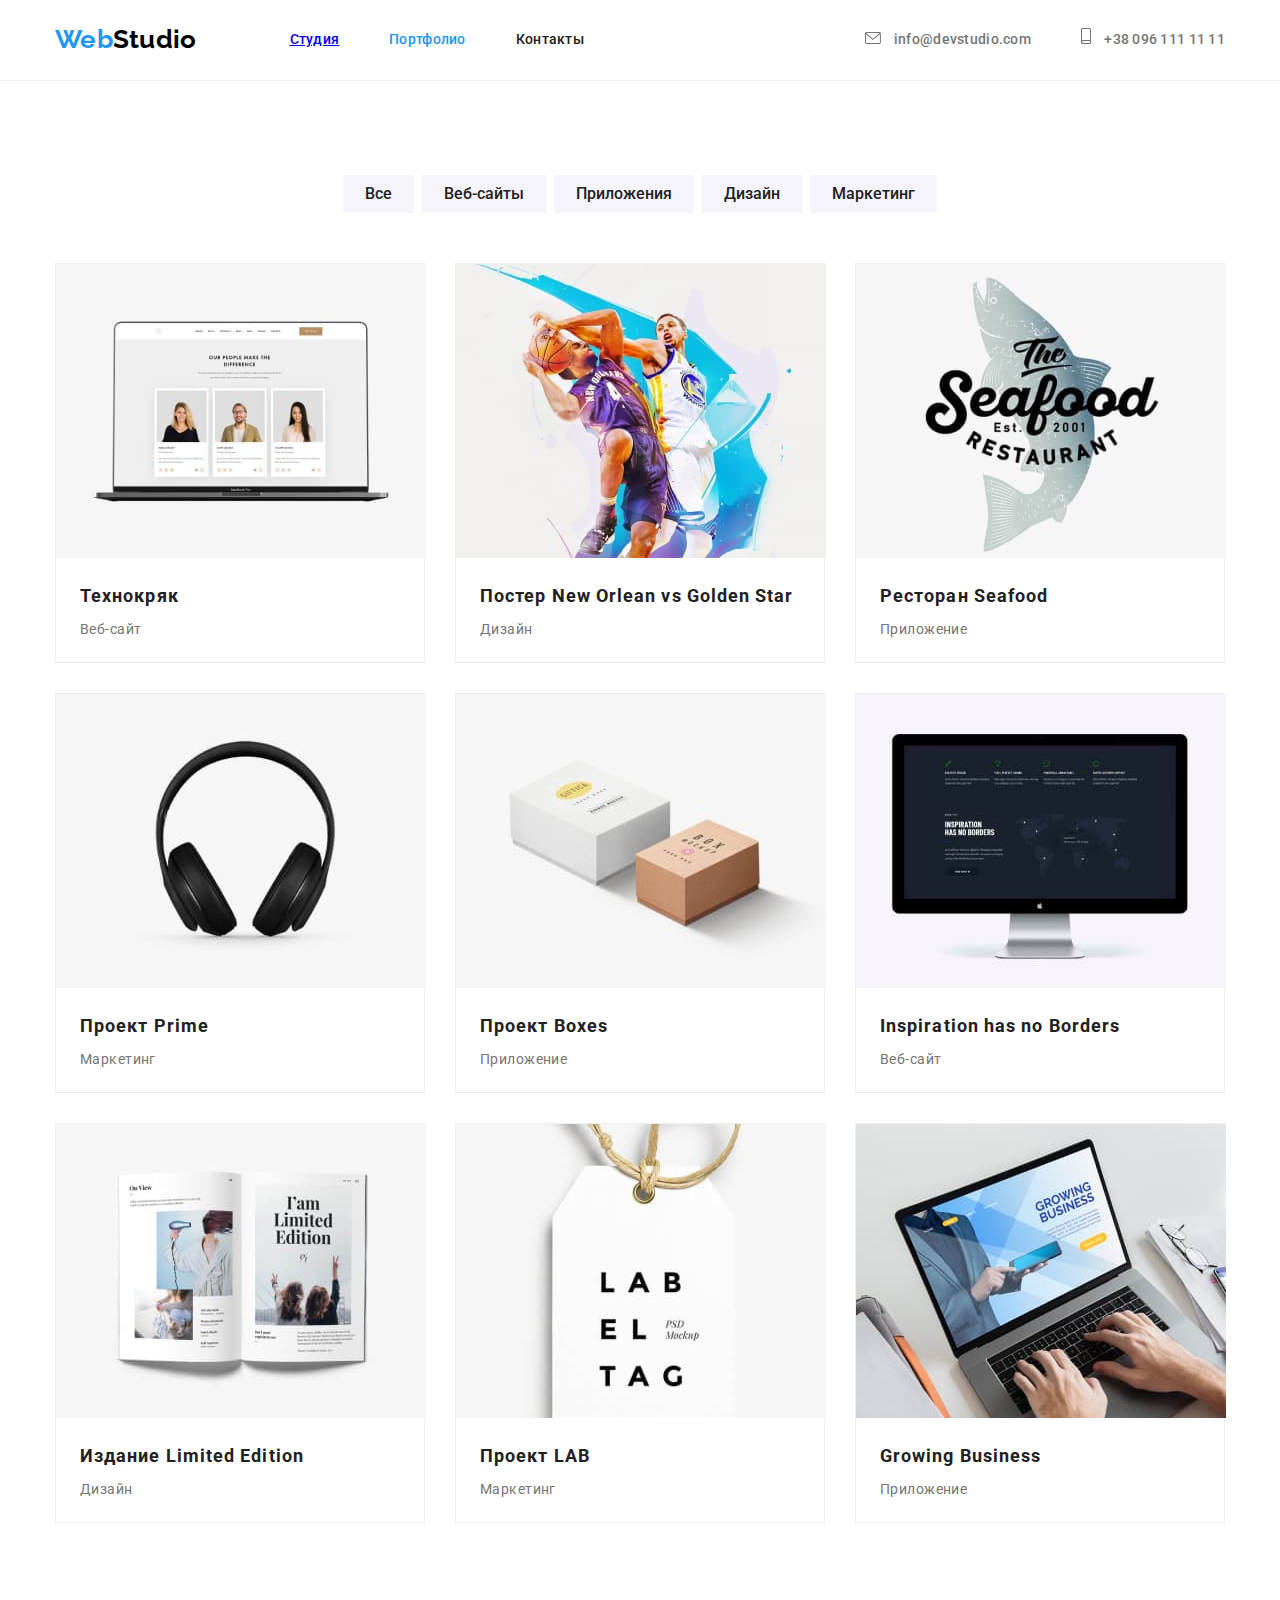
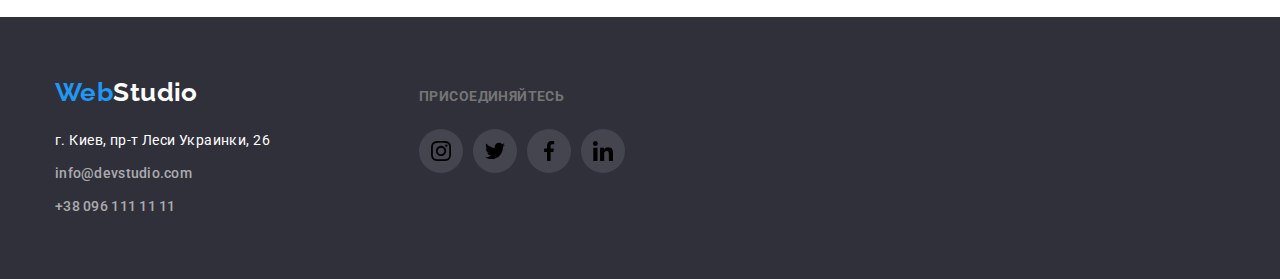
==== portfolio.html @ ae2c6704 "changes" ====
<!DOCTYPE html>
<html lang="ru">
  <head>
    <meta charset="UTF-8" />
    <meta http-equiv="X-UA-Compatible" content="IE=edge" />
    <meta name="viewport" content="width=device-width, initial-scale=1.0" />
    <title>Document</title>
    <link rel="preconnect" href="https://fonts.googleapis.com" />
    <link rel="preconnect" href="https://fonts.gstatic.com" crossorigin />
    <link
      href="https://fonts.googleapis.com/css2?family=Raleway:wght@700&family=Roboto:wght@400;500;700;900&display=swap"
      rel="stylesheet"
    />
    <link
      rel="stylesheet"
      href="https://cdnjs.cloudflare.com/ajax/libs/modern-normalize/1.1.0/modern-normalize.min.css"
    />
    <link rel="stylesheet" href="./css/styles.css" />
  </head>
  <body class="page">
    <header class="header">
      <div class="container header-container">
        <nav class="site-nav">
          <a href="./index.html" class="logo-black">
            <span class="logo">Web</span>Studio
          </a>
          <ul class="site-nav-list list">
            <li class="site-nav-item">
              <a href="./index.html" class="site-nav-link-">Студия</a>
            </li>
            <li class="site-nav-item">
              <a href="./portfolio.html" class="site-nav-link-current">
                Портфолио</a
              >
            </li>
            <li class="site-nav-item">
              <a href="./index.html" class="site-nav-link"> Контакты</a>
            </li>
          </ul>
        </nav>
        <ul class="contacts-list list">
          <li class="contacts-item">
            <a href="malito:info@devstudio.com" class="contacts-link">
              <svg class="contacts-icon" width="16" height="12">
                <use href="./images/sprite.svg#icon-envelope-hover"></use>
              </svg>
              info@devstudio.com
            </a>
          </li>
          <li class="contacts-item">
            <a href="tel:+380961111111" class="contacts-link"
              ><svg class="contacts-icon" width="10" height="16">
                <use href="./images/sprite.svg#icon-smartphone"></use>
              </svg>
              +38 096 111 11 11</a
            >
          </li>
        </ul>
      </div>
    </header>

    <main>
      <section class="section">
        <div class="container">
          <h1 class="visually-hidden">Фильтры</h1>
          <ul class="filters-list list">
            <li class="filters-item">
              <button type="button" class="filters-button">Все</button>
            </li>
            <li class="filters-item">
              <button type="button" class="filters-button">Веб-сайты</button>
            </li>
            <li class="filters-item">
              <button type="button" class="filters-button">Приложения</button>
            </li>
            <li class="filters-item">
              <button type="button" class="filters-button">Дизайн</button>
            </li>
            <li class="filters-item">
              <button type="button" class="filters-button">Маркетинг</button>
            </li>
          </ul>

          <ul class="activity list">
            <li class="activity-item">
              <img
                src="./images/photo11.jpg"
                width="370"
                alt="Созданий веб-сайтов"
              />
              <div class="activity-item-bottom">
                <h2 class="activity-title">Технокряк</h2>
                <p>Веб-сайт</p>
              </div>
            </li>
            <li class="activity-item">
              <img
                src="./images/photo12.jpg"
                width="370"
                alt="Два баскетболиста борятся за мяч"
              />
              <div class="activity-item-bottom">
                <h2 class="activity-title">Постер New Orlean vs Golden Star</h2>
                <p>Дизайн</p>
              </div>
            </li>
            <li class="activity-item">
              <img
                src="./images/photo13.jpg"
                width="370"
                alt="Рыбный ресторан"
              />
              <div class="activity-item-bottom">
                <h2 class="activity-title">Ресторан Seafood</h2>
                <p>Приложение</p>
              </div>
            </li>
            <li class="activity-item">
              <img src="./images/photo14.jpg" width="370" alt="Наушники" />
              <div class="activity-item-bottom">
                <h2 class="activity-title">Проект Prime</h2>
                <p>Маркетинг</p>
              </div>
            </li>
            <li class="activity-item">
              <img src="./images/photo15.jpg" width="370" alt="Две коробки" />
              <div class="activity-item-bottom">
                <h2 class="activity-title">Проект Boxes</h2>
                <p>Приложение</p>
              </div>
            </li>
            <li class="activity-item">
              <img
                src="./images/photo16.jpg"
                width="370"
                alt="Оформление стилистически веб-сайта"
              />
              <div class="activity-item-bottom">
                <h2 class="activity-title">Inspiration has no Borders</h2>
                <p>Веб-сайт</p>
              </div>
            </li>
            <li class="activity-item">
              <img
                src="./images/photo17.jpg"
                width="370"
                alt="Открытая книга"
              />
              <div class="activity-item-bottom">
                <h2 class="activity-title">Издание Limited Edition</h2>
                <p>Дизайн</p>
              </div>
            </li>
            <li class="activity-item">
              <img src="./images/photo18.jpg" width="370" alt="Белый ярлык" />
              <div class="activity-item-bottom">
                <h2 class="activity-title">Проект LAB</h2>
                <p>Маркетинг</p>
              </div>
            </li>
            <li class="activity-item">
              <img
                src="./images/photo19.jpg"
                width="370"
                alt="Открытое приложение на ноутбуке"
              />
              <div class="activity-item-bottom">
                <h2 class="activity-title">Growing Business</h2>
                <p>Приложение</p>
              </div>
            </li>
          </ul>
        </div>
      </section>
    </main>

     <footer class="footer">
      <div class="container footer-container">
        <div class="logo-address">
        <a href="./index.html" class="logo-white">
          <span class="logo-footer">Web</span>Studio
        </a>
        <address class="footer-address">
          <ul class="footer-list list">
            <li class="footer-item">г. Киев, пр-т Леси Украинки, 26</li>
            <li class="footer-item">
              <a class="footer-link" href="malito:info@devstudio.com"
                >info@devstudio.com
              </a>
            </li>
            <li class="footer-item">
              <a class="footer-link" href="tel:+380961111111"
                >+38 096 111 11 11</a
              >
            </li>
          </ul>
          </section>
          </div>
          <section class="flex-box">
        </address>
           <div class="join">
          <h2 class="join-title">Присоединяйтесь</h2>
          <ul class="join-list list">
            <li class="join-list-item">
              <a href="" class="join-link">
                <svg class="footer-icon-svg" width="20" height="20">
                  <use href="./images/sprite.svg#icon-instagram" class="svg-item"></use>
                </svg>
              </a>
            </li>
            <li class="join-list-item">
              <a href="" class="join-link">
                <svg class="footer-icon-svg" width="20" height="20">
                  <use href="./images/sprite.svg#icon-twitter" class="svg-item"></use>
                </svg>
              </a>
            </li>
            <li class="join-list-item">
              <a href="" class="join-link">
                <svg class="footer-icon-svg" width="20" height="20">
                  <use href="./images/sprite.svg#icon-facebook" class="svg-item"></use>
                </svg>
              </a>
            </li>
            <li class="join-list-item">
              <a href="" class="join-link">
                <svg class="footer-icon-svg" width="20" height="20">
                  <use href="./images/sprite.svg#icon-linkedin" class="svg-item"></use>
                </svg>
              </a>
            </li>
          </ul>
        </div>
        </section>
      </div>
      </footer>
  </body>
</html>
---- css/styles.css ----
:root {
  --primary-text-color: #757575;
  --title-text-color: #212121;
  --accent-color: #2196f3;
  --white-text-color: #ffffff;
  --black-bg-color: #2f303a;
  --button-grey-color: #f5f4fa;
  --logo-black: #000000;
  --primary-gap: 30px;
  --soc-logo-color: #afb1b8;
}

body {
  color: var(--primary-text-color);
  background: var(--white-text-color);
  font-family: Roboto, sans-serif;
  letter-spacing: 0.03em;
  font-size: 14px;
  line-height: 1.71;
}

.container {
  width: 1200px;
  padding-left: 15px;
  padding-right: 15px;
  margin: 0 auto;
}

p,
h1,
h2,
h3,
h4,
h5,
h6 {
  margin: 0;
}

img {
  min-width: 100%;
  display: block;
}

* {
  box-sizing: border-box;
}

.section {
  padding-top: 94px;
  padding-bottom: 94px;
}

.list {
  padding: 0;
  margin: 0;
  list-style: none;
}

.visually-hidden {
  position: absolute;
  width: 1px;
  height: 1px;
  margin: -1px;
  padding: 0;
  overflow: hidden;
  border: 0;
  clip: rect(0 0 0 0);
}

.header {
  border-bottom: 1px solid #eeeeee;
}

.header-container {
  display: flex;
  align-items: center;
}

/* SITE NAVIGATION */

.header-contacts {
  margin-left: auto;
}

.contacts-list {
  display: flex;
}
.site-nav-list {
  display: flex;
  align-items: center;
}
.site-nav {
  color: var(--title-text-color);
  font-weight: 500;
  font-size: 14px;
  line-height: 1.14;
  text-decoration: none;
  letter-spacing: 0.02em;
  display: flex;
}

.site-nav-item:not(:last-child) {
  margin-right: 50px;
}

.site-nav-link {
  display: block;
  color: var(--title-text-color);
  font-weight: 500;
  font-size: 14px;
  line-height: 1.14;
  text-decoration: none;
}

.site-nav-link:hover,
.site-nav-link:focus {
  color: var(--accent-color);
}

.site-nav-link-current {
  display: block;
  color: var(--accent-color);
  text-decoration: none;
}

.contacts-list {
  margin-left: auto;
}

.contacts-item:not(:last-child) {
  margin-right: 50px;
}

/* LOGO */

.logo {
  margin: auto 0;
  padding-top: 24px;
  padding-bottom: 25px;
  color: var(--accent-color);
  font-family: Raleway, sans-serif;
  font-weight: 700;
  font-size: 26px;
  line-height: 1.2;
  text-decoration: none;
}

.logo-footer {
  margin: auto 0;
  color: var(--accent-color);
  font-family: Raleway, sans-serif;
  font-weight: 700;
  font-size: 26px;
  line-height: 1.2;
  text-decoration: none;
  margin-bottom: 20px;
}

.logo-black {
  margin: auto 0;
  padding-top: 24px;
  padding-bottom: 25px;
  color: var(--logo-black);
  font-family: Raleway, sans-serif;
  font-weight: 700;
  font-size: 26px;
  line-height: 1.19;
  text-decoration: none;
  margin-right: 93px;
}
.logo-white {
  margin: auto 0;
  color: var(--white-text-color);
  font-family: Raleway, sans-serif;
  font-weight: 700;
  font-size: 26px;
  line-height: 1.19;
  text-decoration: none;
  margin-bottom: 20px;
}

/* HERO */

.hero {
  text-align: center;
}
.hero-title {
  margin: 0 auto;
  color: var(--white-text-color);
  font-weight: 900;
  font-size: 44px;
  line-height: 1.36;
  text-align: center;
  text-transform: uppercase;
  letter-spacing: 0.06em;
  margin-bottom: 30px;
  max-width: 696px;
}

.hero-button {
  padding: 10px 32px 10px 32px;
  border-radius: 4px;
  font-weight: 700;
  font-size: 16px;
  line-height: 1.87;
  background-color: var(--accent-color);
  color: var(--white-text-color);
  border: none;
  text-decoration: none;
  text-align: center;
}
.hero-button:hover,
.hero-button:focus {
  cursor: pointer;
}

.hero-container {
  flex-grow: 1;
  max-width: 1600px;
  height: 600px;
  margin-left: auto;
  margin-right: auto;
  background-image: linear-gradient(
      rgba(47, 48, 58, 0.4),
      rgba(47, 48, 58, 0.4)
    ),
    url(../images/overlay.jpg);
  background-repeat: no-repeat;
  background-position: center;
  background-size: cover;
  padding-bottom: 200px;
  padding-top: 200px;
}

/* FEATURES */

.features-title {
  margin-top: 0;
  margin-bottom: 10px;
  color: var(--title-text-color);
  font-weight: 700;
  font-size: 14px;
  line-height: 1.14;
  margin-top: 30px;
}

.features-list {
  display: flex;
}

.features-item {
  width: 270px;
  margin-right: 30px;
}

.features-item:last-child {
  margin-right: 0;
}

.features-item::before {
  display: block;
  content: '';
  height: 120px;
  background-repeat: no-repeat;
  background-position: center;
  background-color: var(--button-grey-color);
}

.icon-antenna::before {
  background-image: url('../images/antenna\ 1.svg');
}

.icon-vector::before {
  background-image: url('../images/clock\ 1.svg');
}

.icon-diagram::before {
  background-image: url('../images/diagram\ 1.svg');
}

.icon-astronaut::before {
  background-image: url('../images/astronaut\ 1.svg');
}

/* FILTERS AND ACTIVITY */

.filters-item:not(:last-child) {
  margin-right: 8px;
}
.filters-list {
  display: flex;
  justify-content: center;
  margin-bottom: 50px;
}

.filters-button {
  border: none;
  padding: 6px 22px 6px 22px;
  font-weight: 500;
  font-size: 16px;
  line-height: 26px;
  background-color: var(--button-grey-color);
  color: var(--title-text-color);
}
.filters-button:hover,
.filters-button:focus {
  background-color: var(--accent-color);
  color: var(--white-text-color);
  cursor: pointer;
}

.activity-title {
  color: var(--title-text-color);
  font-size: 18px;
  line-height: 2;
  letter-spacing: 0.06em;
  margin-bottom: 4px;
}

.activity {
  display: flex;
  flex-wrap: wrap;
  margin-left: calc(-1 * var(--primary-gap));
  margin-top: calc(-1 * var(--primary-gap));
}
.activity-item {
  border: 1px solid #eeeeee;
  width: 370px;
  flex-basis: calc(100% / 3 - 30px);
  margin-left: var(--primary-gap);
  margin-top: var(--primary-gap);
}

.activity-item-bottom {
  padding: 20px 24px 20px 24px;
}

/* WORK AND TEAM */

.work {
  padding-top: 0;
}

.work-title,
.team-title {
  margin-bottom: 50px;
  color: var(--title-text-color);
  font-weight: 700;
  font-size: 36px;
  line-height: 1.16;
  text-align: center;
}

.work-list {
  flex-wrap: wrap;
  margin-left: calc(-1 * var(--primary-gap));
  display: flex;
}

.work-item {
  flex-basis: calc(100% / 3 -30px);
  margin-left: var(--primary-gap);
}

.work-item:last-child {
  margin-right: 0;
}

.team {
  background-color: var(--button-grey-color);
}

.team-list {
  display: flex;
  flex-wrap: wrap;
  margin-left: calc(-1 * var(--primary-gap));
}

.team-item {
  background: #ffffff;
  flex-basis: calc(100% / 4 -30px);
  margin-left: var(--primary-gap);
  box-shadow: 0px 1px 3px rgba(0, 0, 0, 0.12), 0px 1px 1px rgba(0, 0, 0, 0.14),
    0px 2px 1px rgba(0, 0, 0, 0.2);
  border-radius: 0px 0px 4px 4px;
}

.team-heading {
  color: var(--title-text-color);
  font-weight: 500;
  font-size: 16px;
  line-height: 1.18;
  text-align: center;
  margin-bottom: 10px;
}

.team-text {
  font-size: 16px;
  line-height: 1.18;
  text-align: center;
  margin-bottom: 16px;
}

.team-item-bottom {
  padding-top: 30px;
  padding-bottom: 30px;
  background-color: var(--white-text-color);
}

.team-soc-item {
  width: 44px;
  height: 44px;
}
.social-link {
  display: flex;
  width: 100%;
  height: 100%;
  border-radius: 22px;
  display: flex;
  color: var(--white-text-color);
  align-items: center;
  justify-content: center;
  background-color: var(--white-text-color);
}

.social-link:focus,
.social-link:hover {
  background-color: var(--accent-color);
  color: var(--white-text-color);
}

.team-soc-list {
  display: flex;
  justify-content: center;
}

.team-soc-item + .team-soc-item {
  margin-left: 10px;
}

.social-icon {
  width: 20px;
  height: 20px;
  fill: var(--soc-logo-color);
}

/* CLIENTS */

.clients-title {
  margin-bottom: 50px;
  text-align: center;
}

.clients-list {
  flex-wrap: wrap;
  display: flex;
  margin: 0;
  padding: 0;
}
.clients-blok {
  margin-right: 30px;
}

.clients-blok:last-child {
  margin-right: 0;
}

.clients-svg {
  width: 106px;
  height: 60px;
  fill: var(--soc-logo-color);
  color: var(--soc-logo-color);
}

.clients-svg-item:focus,
.clients-svg-item:hover {
  fill: var(--accent-color);
  color: var(--soc-logo-color);
}

.clients-link {
  display: flex;
  width: 170px;
  height: 92px;
  border: 1px solid var(--soc-logo-color);
  border-radius: 4px;
  align-items: center;
  justify-content: center;
}

.clients-link:hover,
.clients-link:focus {
  border: 1px solid var(--accent-color);
  border-radius: 4px;
  color: var(--accent-color);
}

/* FOOTER */

.footer-item {
  margin-bottom: 9px;
  font-size: 14px;
  font-style: normal;
  line-height: 1.71;
  color: var(--white-text-color);
}

.footer-item:last-child {
  margin-bottom: 0;
}

.contacts-link:hover,
.contacts-link:focus {
  color: var(--accent-color);
}

.footer-link:hover,
.footer-link:focus {
  color: var(--accent-color);
}

.contacts-link {
  color: var(--primary-text-color);
  font-weight: 500;
  font-size: 14px;
  line-height: 1.14;
  letter-spacing: 0.02em;
  text-decoration: none;
}
.footer-link {
  margin-bottom: 9px;
  color: var(--primary-text-color);
  font-weight: 500;
  font-size: 14px;
  line-height: 1.14;
  letter-spacing: 0.02em;
  text-decoration: none;
  color: rgba(255, 255, 255, 0.6);
}

.footer-address {
  margin-top: 20px;
}
.footer {
  background-color: var(--black-bg-color);
  padding-top: 60px;
  padding-bottom: 60px;
}

.logo-address {
  align-content: flex-start;
}

.footer-container {
  display: flex;
  align-items: baseline;
  justify-content: space-between;
}

.join-title {
  color: var(--primary-bg-color);
  font-style: normal;
  font-weight: bold;
  font-size: 14px;
  line-height: 1, 14;
  letter-spacing: 0.03em;
  text-transform: uppercase;
  margin-bottom: 20px;
}
.join-list {
  display: flex;
  justify-content: center;
}
.join-list-item:not(:last-child) {
  margin-right: 10px;
}

.join-link {
  display: inline-flex;
  justify-content: center;
  align-items: center;
  width: 44px;
  height: 44px;
  background: rgba(255, 255, 255, 0.1);
  border-radius: 50%;
}

.join-list-item:hover,
.join-list-item:focus {
  background-color: var(--accent-color);
  border-radius: 50%;
}

.svg-item:hover,
.svg-item:focus {
  fill: var(--white-text-color);
}

.flex-box {
  margin-right: 600px;
}

.contact a {
  text-decoration-line: none;
  display: inline-flex;
  align-items: flex-end;
  justify-content: center;
  align-items: center;
}

.contacts-icon {
  display: inline-block;
  fill: currentColor;
  display: inline-flex;
  align-items: center;
  margin-bottom: 0;
  margin-right: 10px;
}
/* fdg */
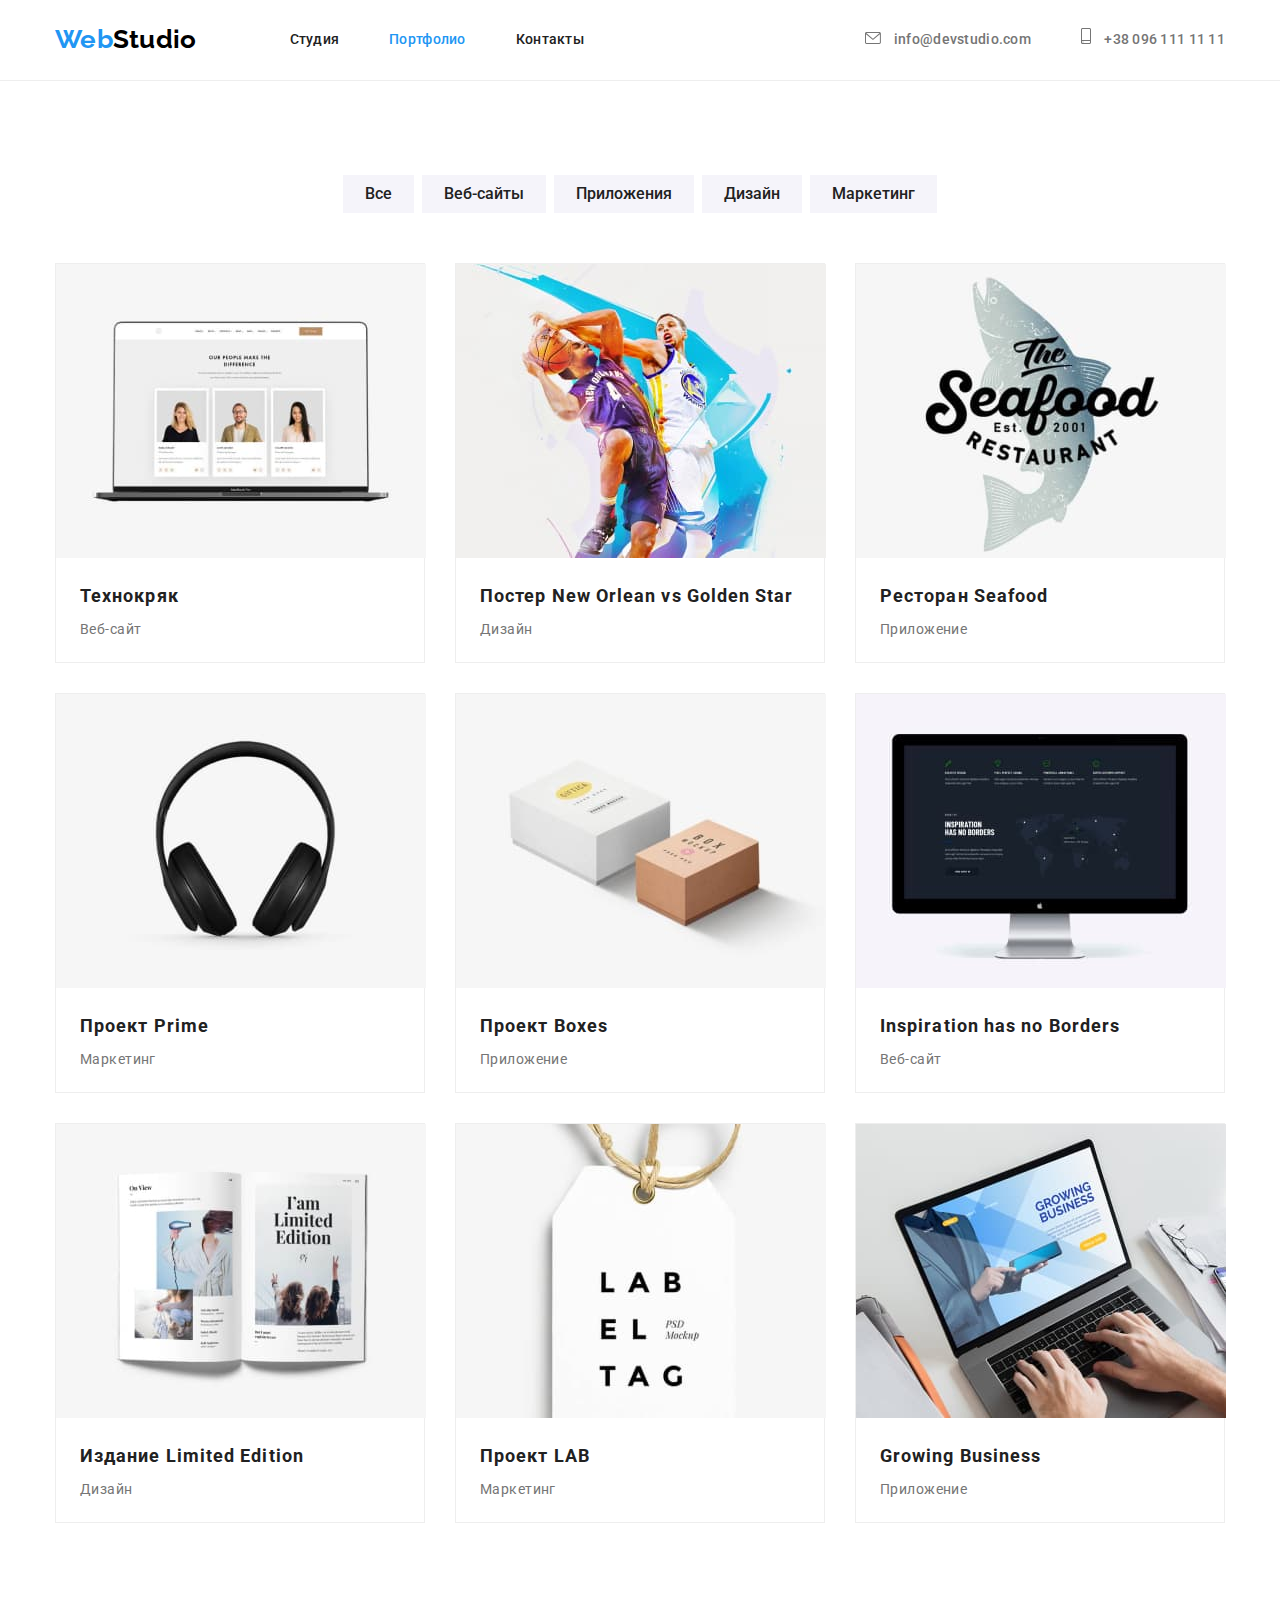
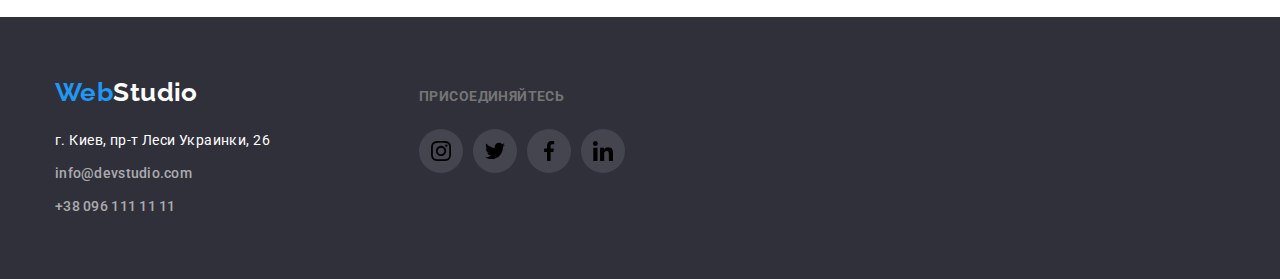
==== commit cd8af582: "changes" ====
--- a/portfolio.html
+++ b/portfolio.html
@@ -26,7 +26,7 @@
           </a>
           <ul class="site-nav-list list">
             <li class="site-nav-item">
-              <a href="./index.html" class="site-nav-link-">Студия</a>
+              <a href="./index.html" class="site-nav-link">Студия</a>
             </li>
             <li class="site-nav-item">
               <a href="./portfolio.html" class="site-nav-link-current">
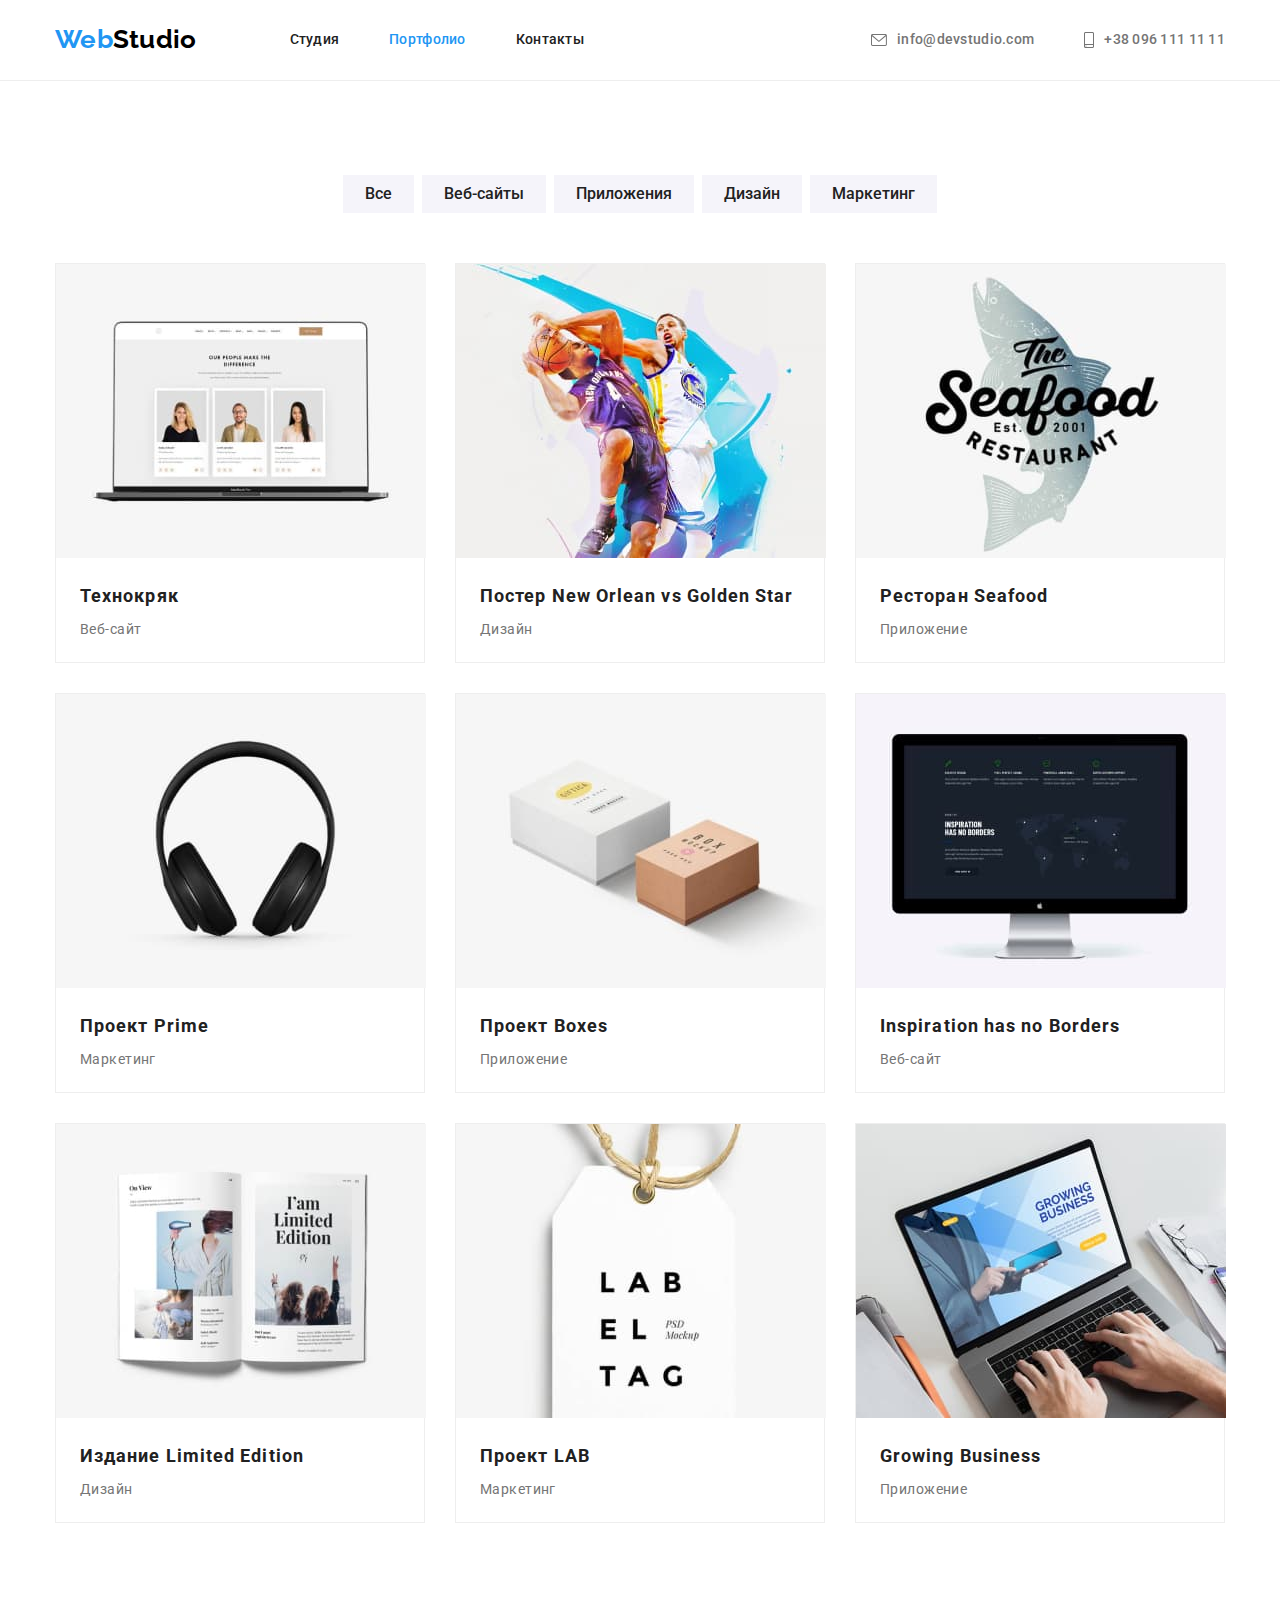
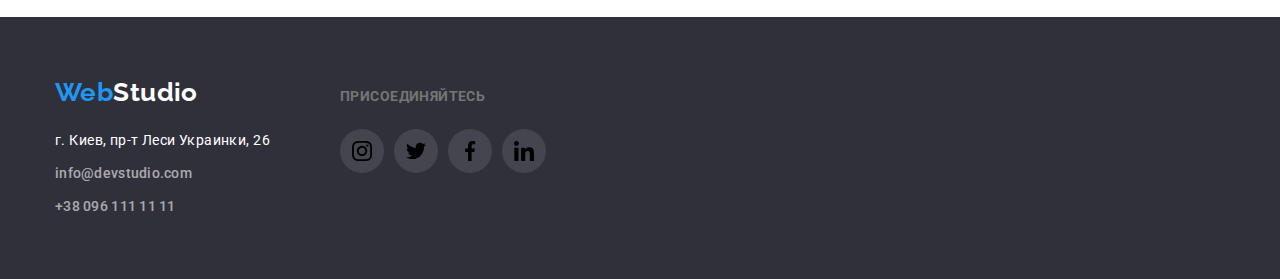
==== commit b8f9722b: "a" ====
--- a/portfolio.html
+++ b/portfolio.html
@@ -174,6 +174,8 @@
       </section>
     </main>
 
+   
+
      <footer class="footer">
       <div class="container footer-container">
         <div class="logo-address">
@@ -196,9 +198,9 @@
           </ul>
           </section>
           </div>
-          <section class="flex-box">
+          <div class="flex-box">
         </address>
-           <div class="join">
+           
           <h2 class="join-title">Присоединяйтесь</h2>
           <ul class="join-list list">
             <li class="join-list-item">
--- a/css/styles.css
+++ b/css/styles.css
@@ -214,8 +214,7 @@
   cursor: pointer;
 }
 
-.hero-container {
-  flex-grow: 1;
+.hero {
   max-width: 1600px;
   height: 600px;
   margin-left: auto;
@@ -447,15 +446,17 @@
 /* CLIENTS */
 
 .clients-title {
+  color: var(--title-text-color);
+  font-weight: 700;
+  font-size: 36px;
+  line-height: 42px;
+  text-align: center;
   margin-bottom: 50px;
   text-align: center;
 }
 
 .clients-list {
-  flex-wrap: wrap;
-  display: flex;
-  margin: 0;
-  padding: 0;
+  display: flex;
 }
 .clients-blok {
   margin-right: 30px;
@@ -526,6 +527,8 @@
   line-height: 1.14;
   letter-spacing: 0.02em;
   text-decoration: none;
+  display: flex;
+  align-items: center;
 }
 .footer-link {
   margin-bottom: 9px;
@@ -554,7 +557,6 @@
 .footer-container {
   display: flex;
   align-items: baseline;
-  justify-content: space-between;
 }
 
 .join-title {
@@ -597,7 +599,7 @@
 }
 
 .flex-box {
-  margin-right: 600px;
+  margin-left: 70px;
 }
 
 .contact a {
@@ -609,11 +611,6 @@
 }
 
 .contacts-icon {
-  display: inline-block;
   fill: currentColor;
-  display: inline-flex;
-  align-items: center;
-  margin-bottom: 0;
   margin-right: 10px;
 }
-/* fdg */
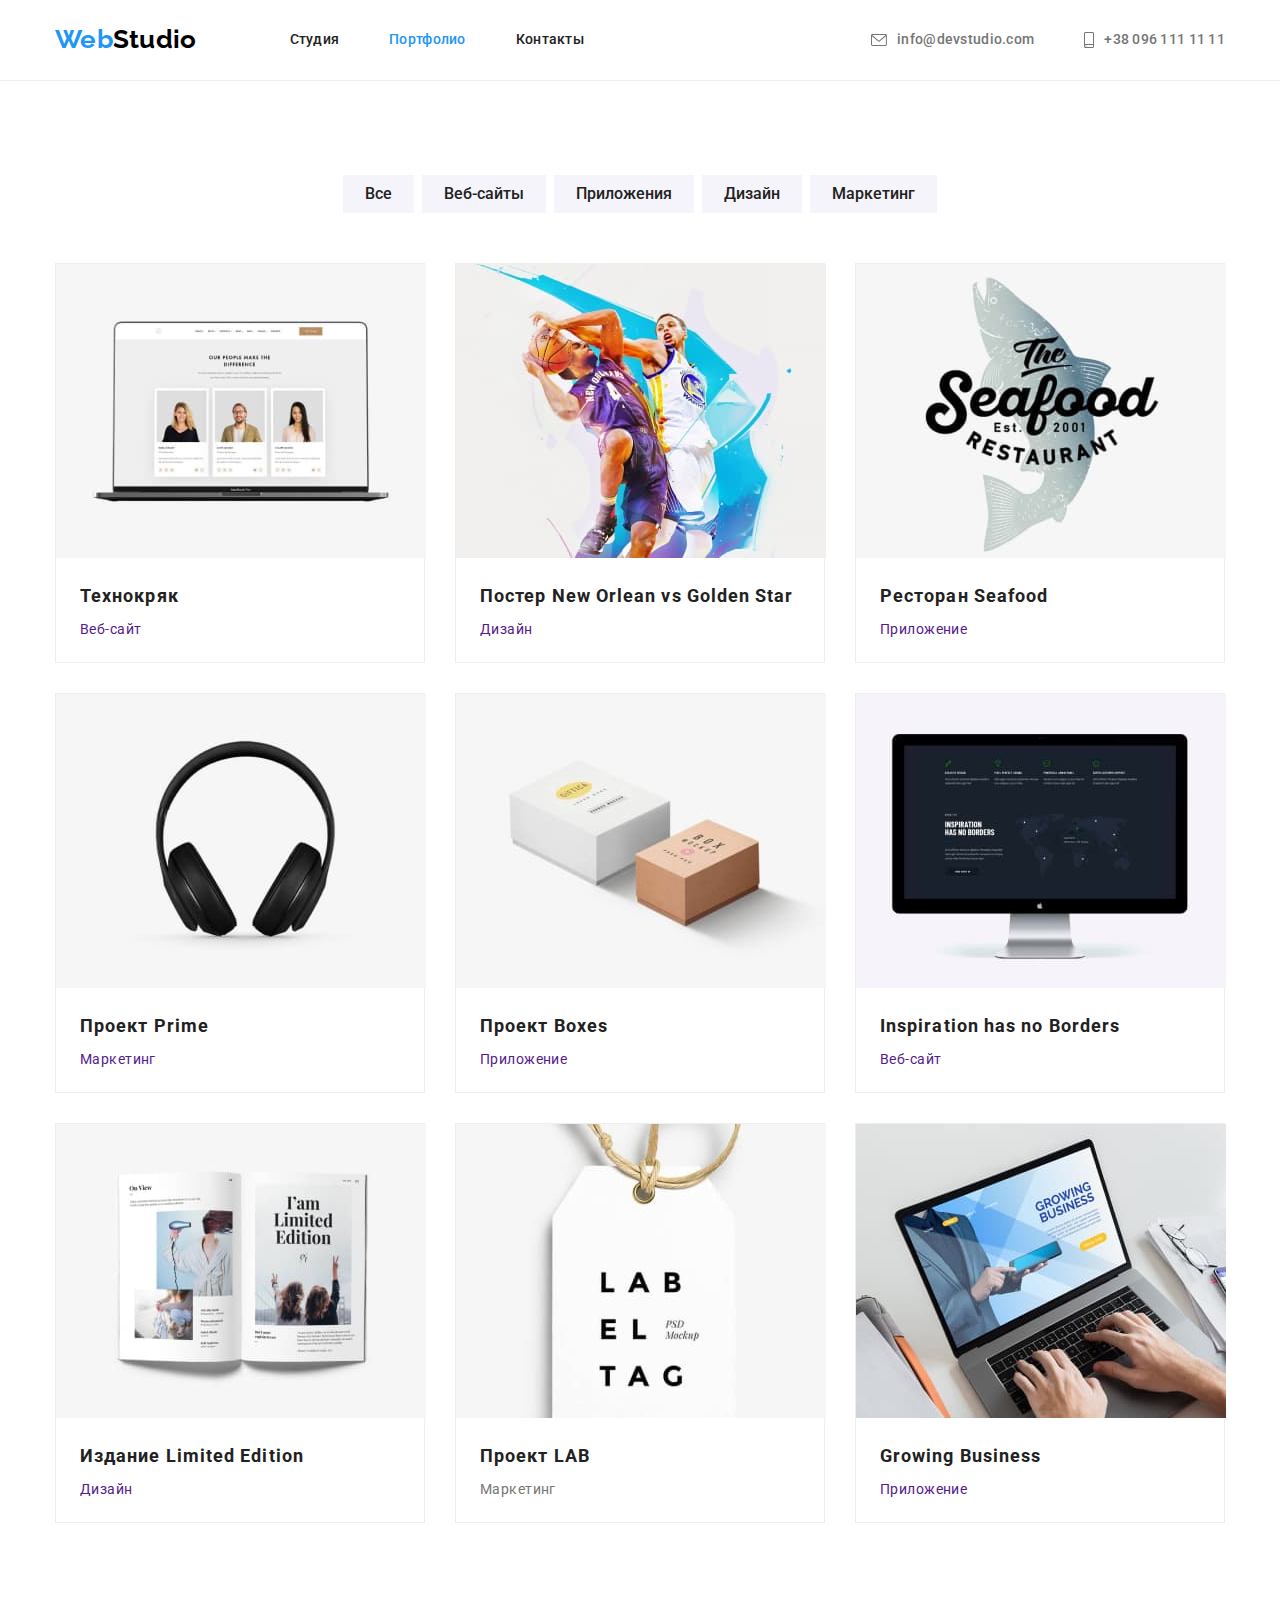
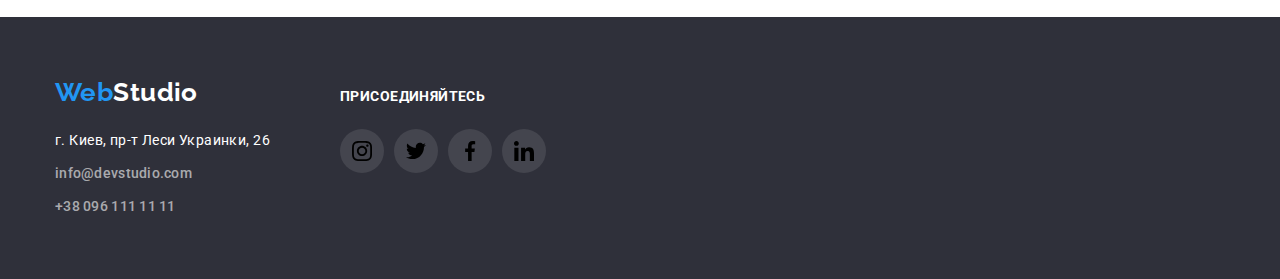
==== commit c4cbebf4: "a" ====
--- a/portfolio.html
+++ b/portfolio.html
@@ -83,6 +83,7 @@
 
           <ul class="activity list">
             <li class="activity-item">
+              <a href="" class="activity-link">
               <img
                 src="./images/photo11.jpg"
                 width="370"
@@ -91,9 +92,11 @@
               <div class="activity-item-bottom">
                 <h2 class="activity-title">Технокряк</h2>
                 <p>Веб-сайт</p>
-              </div>
-            </li>
-            <li class="activity-item">
+              </a>
+              </div>
+            </li>
+            <li class="activity-item">
+              <a href="" class="activity-link">
               <img
                 src="./images/photo12.jpg"
                 width="370"
@@ -102,9 +105,11 @@
               <div class="activity-item-bottom">
                 <h2 class="activity-title">Постер New Orlean vs Golden Star</h2>
                 <p>Дизайн</p>
-              </div>
-            </li>
-            <li class="activity-item">
+                </a>
+              </div>
+            </li>
+            <li class="activity-item">
+              <a href="" class="activity-link">
               <img
                 src="./images/photo13.jpg"
                 width="370"
@@ -113,23 +118,29 @@
               <div class="activity-item-bottom">
                 <h2 class="activity-title">Ресторан Seafood</h2>
                 <p>Приложение</p>
-              </div>
-            </li>
-            <li class="activity-item">
+                </a>
+              </div>
+            </li>
+            <li class="activity-item">
+              <a href="" class="activity-link">
               <img src="./images/photo14.jpg" width="370" alt="Наушники" />
               <div class="activity-item-bottom">
                 <h2 class="activity-title">Проект Prime</h2>
                 <p>Маркетинг</p>
-              </div>
-            </li>
-            <li class="activity-item">
+                </a>
+              </div>
+            </li>
+            <li class="activity-item">
+              <a href="" class="activity-link">
               <img src="./images/photo15.jpg" width="370" alt="Две коробки" />
               <div class="activity-item-bottom">
                 <h2 class="activity-title">Проект Boxes</h2>
                 <p>Приложение</p>
-              </div>
-            </li>
-            <li class="activity-item">
+                </a>
+              </div>
+            </li>
+            <li class="activity-item">
+              <a href="" class="activity-link">
               <img
                 src="./images/photo16.jpg"
                 width="370"
@@ -138,9 +149,11 @@
               <div class="activity-item-bottom">
                 <h2 class="activity-title">Inspiration has no Borders</h2>
                 <p>Веб-сайт</p>
-              </div>
-            </li>
-            <li class="activity-item">
+                </a>
+              </div>
+            </li>
+            <li class="activity-item">
+              <a href="" class="activity-link">
               <img
                 src="./images/photo17.jpg"
                 width="370"
@@ -149,6 +162,7 @@
               <div class="activity-item-bottom">
                 <h2 class="activity-title">Издание Limited Edition</h2>
                 <p>Дизайн</p>
+                </a>
               </div>
             </li>
             <li class="activity-item">
@@ -156,9 +170,11 @@
               <div class="activity-item-bottom">
                 <h2 class="activity-title">Проект LAB</h2>
                 <p>Маркетинг</p>
-              </div>
-            </li>
-            <li class="activity-item">
+                </a>
+              </div>
+            </li>
+            <li class="activity-item">
+              <a href="" class="activity-link">
               <img
                 src="./images/photo19.jpg"
                 width="370"
@@ -167,6 +183,7 @@
               <div class="activity-item-bottom">
                 <h2 class="activity-title">Growing Business</h2>
                 <p>Приложение</p>
+                </a>
               </div>
             </li>
           </ul>
--- a/css/styles.css
+++ b/css/styles.css
@@ -256,29 +256,18 @@
   margin-right: 0;
 }
 
-.features-item::before {
-  display: block;
-  content: '';
+.feauters-box {
+  display: flex;
+  width: 270px;
   height: 120px;
-  background-repeat: no-repeat;
-  background-position: center;
   background-color: var(--button-grey-color);
-}
-
-.icon-antenna::before {
-  background-image: url('../images/antenna\ 1.svg');
-}
-
-.icon-vector::before {
-  background-image: url('../images/clock\ 1.svg');
-}
-
-.icon-diagram::before {
-  background-image: url('../images/diagram\ 1.svg');
-}
-
-.icon-astronaut::before {
-  background-image: url('../images/astronaut\ 1.svg');
+  border-radius: 4px;
+  margin-bottom: 30px;
+}
+
+.feauters-icon {
+  align-items: center;
+  justify-content: center;
 }
 
 /* FILTERS AND ACTIVITY */
@@ -334,6 +323,19 @@
   padding: 20px 24px 20px 24px;
 }
 
+.activity-link {
+  display: block;
+  text-decoration: none;
+}
+
+.activity-link:hover,
+.activity-link:focus {
+  border: 1px solid #eeeeee;
+  box-sizing: border-box;
+  box-shadow: 0px 1px 1px rgba(0, 0, 0, 0.12), 0px 4px 4px rgba(0, 0, 0, 0.06),
+    1px 4px 6px rgba(0, 0, 0, 0.16);
+}
+
 /* WORK AND TEAM */
 
 .work {
@@ -560,9 +562,9 @@
 }
 
 .join-title {
-  color: var(--primary-bg-color);
+  color: var(--white-text-color);
   font-style: normal;
-  font-weight: bold;
+  font-weight: 700;
   font-size: 14px;
   line-height: 1, 14;
   letter-spacing: 0.03em;
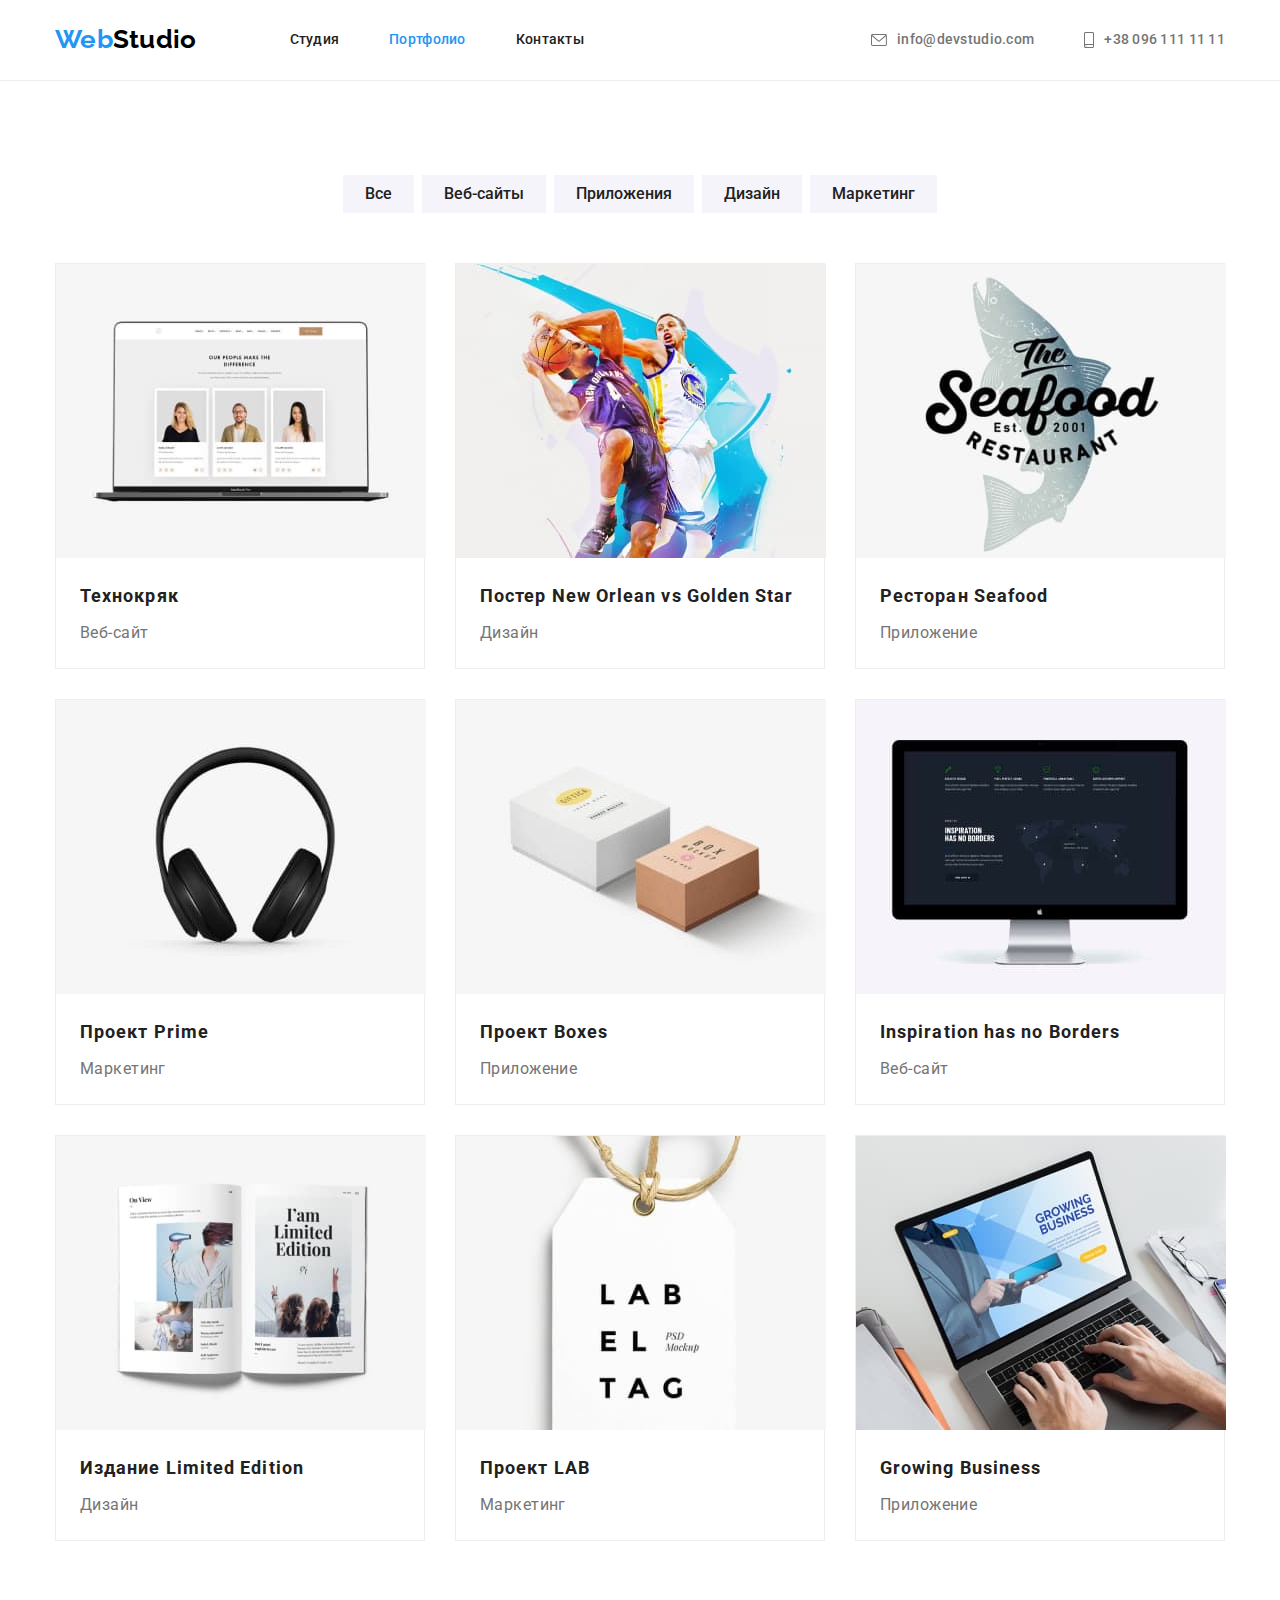
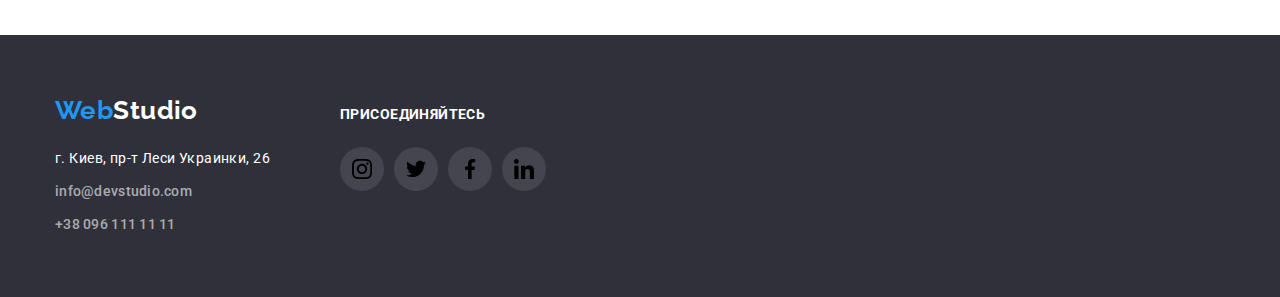
==== commit 7aaf849a: "a" ====
--- a/portfolio.html
+++ b/portfolio.html
@@ -91,7 +91,7 @@
               />
               <div class="activity-item-bottom">
                 <h2 class="activity-title">Технокряк</h2>
-                <p>Веб-сайт</p>
+                <p class="activity-text">Веб-сайт</p>
               </a>
               </div>
             </li>
@@ -104,7 +104,7 @@
               />
               <div class="activity-item-bottom">
                 <h2 class="activity-title">Постер New Orlean vs Golden Star</h2>
-                <p>Дизайн</p>
+                <p class="activity-text">Дизайн</p>
                 </a>
               </div>
             </li>
@@ -117,7 +117,7 @@
               />
               <div class="activity-item-bottom">
                 <h2 class="activity-title">Ресторан Seafood</h2>
-                <p>Приложение</p>
+                <p class="activity-text">Приложение</p>
                 </a>
               </div>
             </li>
@@ -126,7 +126,7 @@
               <img src="./images/photo14.jpg" width="370" alt="Наушники" />
               <div class="activity-item-bottom">
                 <h2 class="activity-title">Проект Prime</h2>
-                <p>Маркетинг</p>
+                <p class="activity-text">Маркетинг</p>
                 </a>
               </div>
             </li>
@@ -135,7 +135,7 @@
               <img src="./images/photo15.jpg" width="370" alt="Две коробки" />
               <div class="activity-item-bottom">
                 <h2 class="activity-title">Проект Boxes</h2>
-                <p>Приложение</p>
+                <p class="activity-text">Приложение</p>
                 </a>
               </div>
             </li>
@@ -148,7 +148,7 @@
               />
               <div class="activity-item-bottom">
                 <h2 class="activity-title">Inspiration has no Borders</h2>
-                <p>Веб-сайт</p>
+                <p class="activity-text">Веб-сайт</p>
                 </a>
               </div>
             </li>
@@ -161,7 +161,7 @@
               />
               <div class="activity-item-bottom">
                 <h2 class="activity-title">Издание Limited Edition</h2>
-                <p>Дизайн</p>
+                <p class="activity-text">Дизайн</p>
                 </a>
               </div>
             </li>
@@ -169,7 +169,7 @@
               <img src="./images/photo18.jpg" width="370" alt="Белый ярлык" />
               <div class="activity-item-bottom">
                 <h2 class="activity-title">Проект LAB</h2>
-                <p>Маркетинг</p>
+                <p class="activity-text">Маркетинг</p>
                 </a>
               </div>
             </li>
@@ -182,7 +182,7 @@
               />
               <div class="activity-item-bottom">
                 <h2 class="activity-title">Growing Business</h2>
-                <p>Приложение</p>
+                <p class="activity-text">Приложение</p>
                 </a>
               </div>
             </li>
--- a/css/styles.css
+++ b/css/styles.css
@@ -263,9 +263,12 @@
   background-color: var(--button-grey-color);
   border-radius: 4px;
   margin-bottom: 30px;
+  align-items: center;
+  justify-content: center;
 }
 
 .feauters-icon {
+  display: flex;
   align-items: center;
   justify-content: center;
 }
@@ -323,6 +326,13 @@
   padding: 20px 24px 20px 24px;
 }
 
+.activity-text {
+  font-weight: 400;
+  font-size: 16px;
+  line-height: 30px;
+  color: var(--primary-text-color);
+}
+
 .activity-link {
   display: block;
   text-decoration: none;
@@ -330,6 +340,7 @@
 
 .activity-link:hover,
 .activity-link:focus {
+  display: block;
   border: 1px solid #eeeeee;
   box-sizing: border-box;
   box-shadow: 0px 1px 1px rgba(0, 0, 0, 0.12), 0px 4px 4px rgba(0, 0, 0, 0.06),
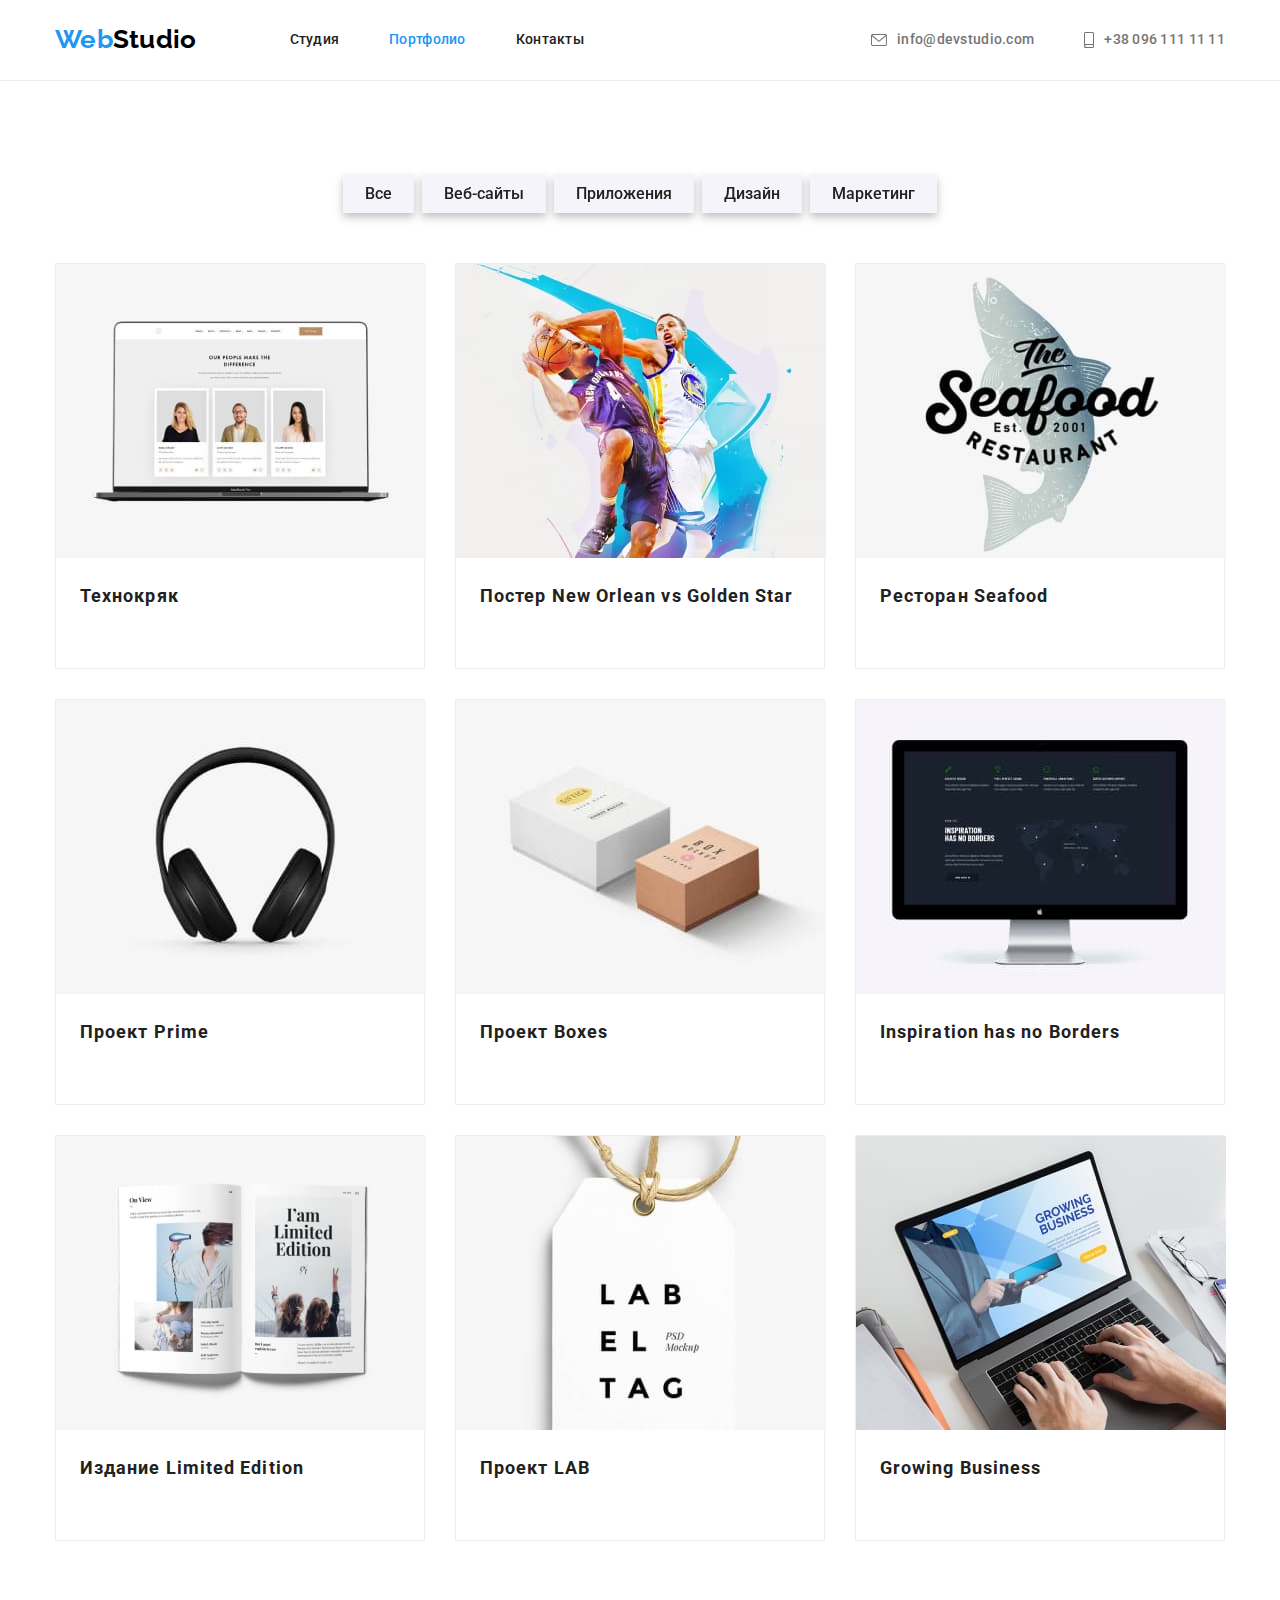
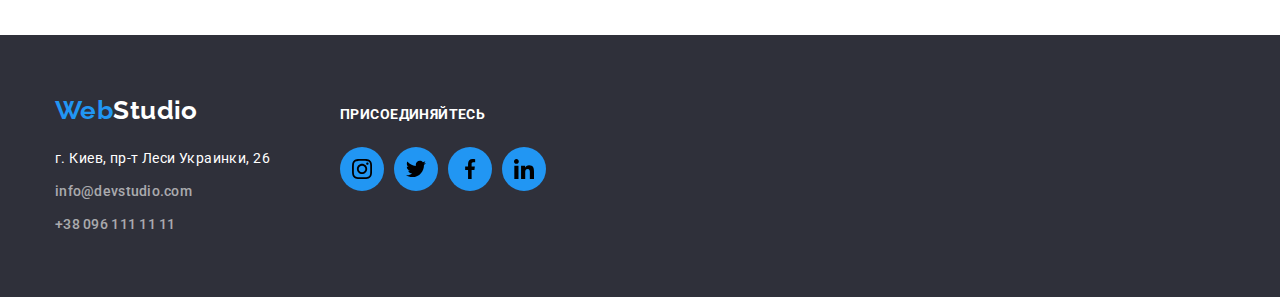
==== commit 8577f979: "a" ====
--- a/portfolio.html
+++ b/portfolio.html
@@ -82,8 +82,9 @@
           </ul>
 
           <ul class="activity list">
-            <li class="activity-item">
-              <a href="" class="activity-link">
+            
+            <li class="activity-item">   
+              <a href="" class="activity-link">        
               <img
                 src="./images/photo11.jpg"
                 width="370"
@@ -91,12 +92,14 @@
               />
               <div class="activity-item-bottom">
                 <h2 class="activity-title">Технокряк</h2>
-                <p class="activity-text">Веб-сайт</p>
-              </a>
-              </div>
-            </li>
-            <li class="activity-item">
-              <a href="" class="activity-link">
+                <p class="activity-text">Веб-сайт</p>              
+              </div>
+              </a>   
+            </li>
+            
+            
+            <li class="activity-item">  
+              <a href="" class="activity-link">        
               <img
                 src="./images/photo12.jpg"
                 width="370"
@@ -104,11 +107,11 @@
               />
               <div class="activity-item-bottom">
                 <h2 class="activity-title">Постер New Orlean vs Golden Star</h2>
-                <p class="activity-text">Дизайн</p>
-                </a>
-              </div>
-            </li>
-            <li class="activity-item">
+                <p class="activity-text">Дизайн</p>                
+              </div>
+              </a>    
+            </li>
+                        <li class="activity-item">
               <a href="" class="activity-link">
               <img
                 src="./images/photo13.jpg"
@@ -166,6 +169,7 @@
               </div>
             </li>
             <li class="activity-item">
+               <a href="" class="activity-link">
               <img src="./images/photo18.jpg" width="370" alt="Белый ярлык" />
               <div class="activity-item-bottom">
                 <h2 class="activity-title">Проект LAB</h2>
--- a/css/styles.css
+++ b/css/styles.css
@@ -289,9 +289,10 @@
   padding: 6px 22px 6px 22px;
   font-weight: 500;
   font-size: 16px;
-  line-height: 26px;
+  line-height: 1.6;
   background-color: var(--button-grey-color);
   color: var(--title-text-color);
+  filter: drop-shadow(0px 4px 4px rgba(0, 0, 0, 0.25));
 }
 .filters-button:hover,
 .filters-button:focus {
@@ -315,6 +316,7 @@
   margin-top: calc(-1 * var(--primary-gap));
 }
 .activity-item {
+  box-sizing: border-box;
   border: 1px solid #eeeeee;
   width: 370px;
   flex-basis: calc(100% / 3 - 30px);
@@ -322,6 +324,11 @@
   margin-top: var(--primary-gap);
 }
 
+.activity-item:hover,
+.activity-item:focus {
+  box-shadow: 0px 4px 4px rgba(0, 0, 0, 0.25);
+}
+
 .activity-item-bottom {
   padding: 20px 24px 20px 24px;
 }
@@ -330,21 +337,12 @@
   font-weight: 400;
   font-size: 16px;
   line-height: 30px;
-  color: var(--primary-text-color);
+  color: var(--white-text-color);
 }
 
 .activity-link {
   display: block;
   text-decoration: none;
-}
-
-.activity-link:hover,
-.activity-link:focus {
-  display: block;
-  border: 1px solid #eeeeee;
-  box-sizing: border-box;
-  box-shadow: 0px 1px 1px rgba(0, 0, 0, 0.12), 0px 4px 4px rgba(0, 0, 0, 0.06),
-    1px 4px 6px rgba(0, 0, 0, 0.16);
 }
 
 /* WORK AND TEAM */
@@ -438,7 +436,12 @@
 .social-link:focus,
 .social-link:hover {
   background-color: var(--accent-color);
-  color: var(--white-text-color);
+  border-radius: 50%;
+}
+
+.social-link:hover .social-icon,
+.social-link:focus .social-icon {
+  fill: var(--primary-text-color);
 }
 
 .team-soc-list {
@@ -483,7 +486,6 @@
   width: 106px;
   height: 60px;
   fill: var(--soc-logo-color);
-  color: var(--soc-logo-color);
 }
 
 .clients-svg-item:focus,
@@ -502,11 +504,14 @@
   justify-content: center;
 }
 
+.clients-link:hover .clients-svg,
+.clients-link:focus .clients-svg {
+  fill: var(--accent-color);
+}
+
 .clients-link:hover,
 .clients-link:focus {
-  border: 1px solid var(--accent-color);
-  border-radius: 4px;
-  color: var(--accent-color);
+  border-color: var(--accent-color);
 }
 
 /* FOOTER */
@@ -591,7 +596,7 @@
 }
 
 .join-link {
-  display: inline-flex;
+  display: flex;
   justify-content: center;
   align-items: center;
   width: 44px;
@@ -600,15 +605,20 @@
   border-radius: 50%;
 }
 
-.join-list-item:hover,
-.join-list-item:focus {
+.join-link {
   background-color: var(--accent-color);
   border-radius: 50%;
 }
 
-.svg-item:hover,
-.svg-item:focus {
+.join-link:hover .join-icon,
+.join-link:focus .join-icon {
   fill: var(--white-text-color);
+}
+
+.join-link:hover,
+.join-link:focus {
+  background-color: var(--accent-color);
+  border-radius: 50%;
 }
 
 .flex-box {
@@ -627,3 +637,9 @@
   fill: currentColor;
   margin-right: 10px;
 }
+
+.footer-icon-svg {
+  width: 20px;
+  height: 20px;
+  fill: var(--primary-title-color);
+}
